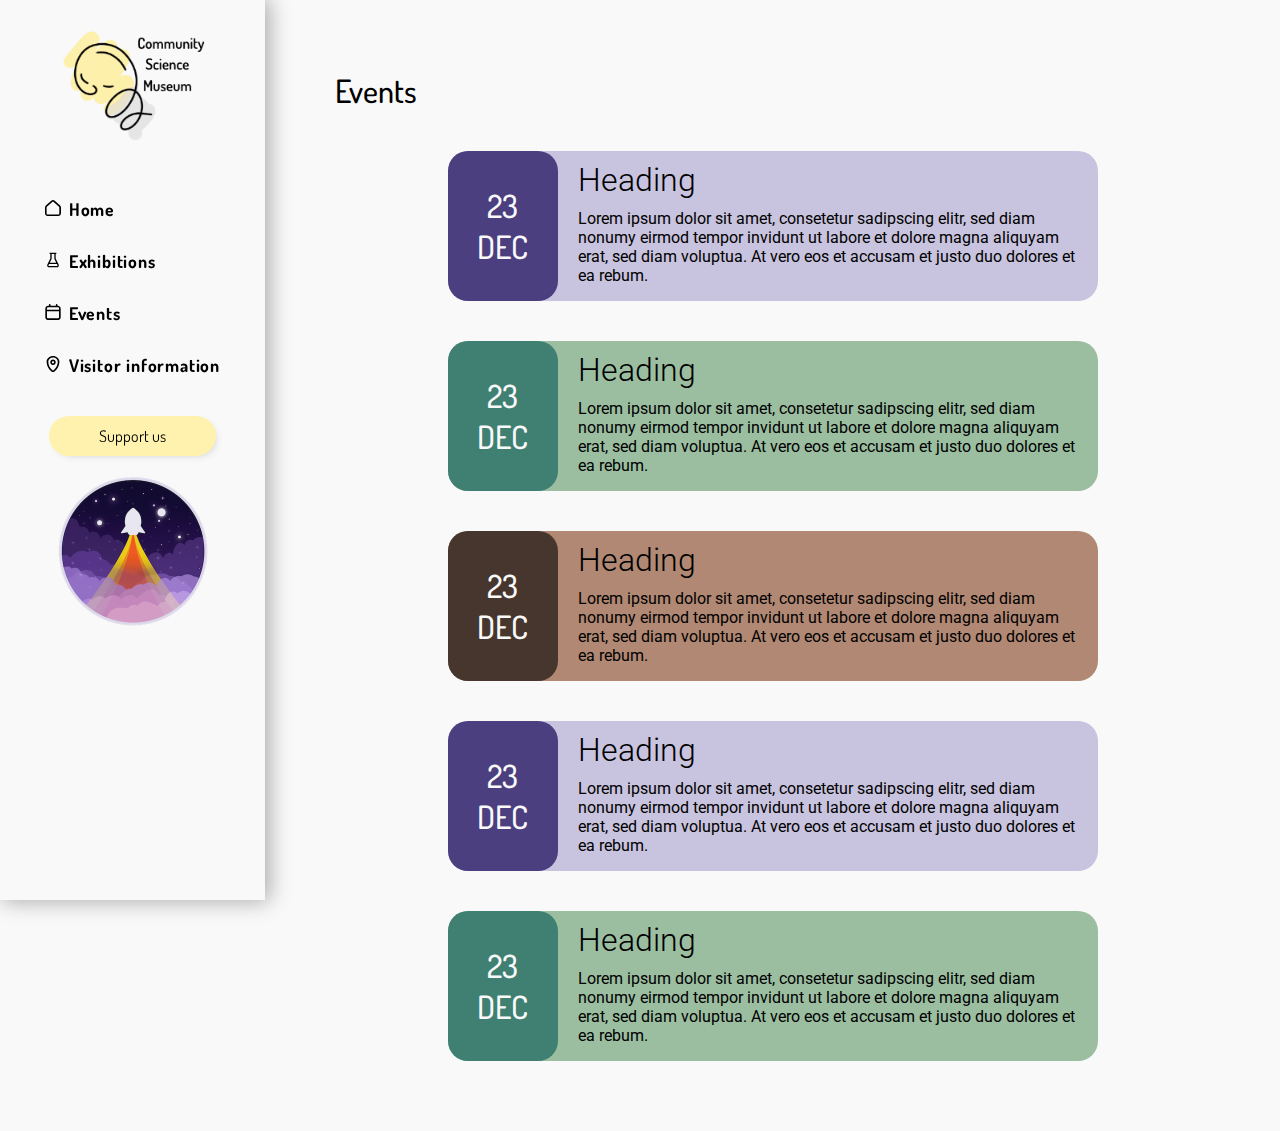
==== events.html @ 66ce73ff "fixed some bugs, tested big screen" ====
<!DOCTYPE html>
<html lang="en">
  <head>
    <meta charset="UTF-8" />
    <meta http-equiv="X-UA-Compatible" content="IE=edge" />
    <meta name="viewport" content="width=device-width, initial-scale=1.0" />
    <meta name="description" content="The community science museum has talks and presentation by professors in their various fields" />
    <title>Events</title>
    <link rel="preconnect" href="https://fonts.googleapis.com" />
    <link rel="preconnect" href="https://fonts.gstatic.com" crossorigin />
    <link rel="preconnect" href="https://fonts.googleapis.com">
    <link rel="preconnect" href="https://fonts.gstatic.com" crossorigin>
    <link href="https://fonts.googleapis.com/css2?family=Dosis:wght@200;300;400;600&family=Roboto:wght@100;300;400;500&display=swap" rel="stylesheet">
    <link
      rel="stylesheet"
      type="text/css"
      href="your_website_domain/css_root/flaticon.css"
    />
    <link rel="stylesheet" href="/css/styles.css" />
  </head>
  <body>
    <div class="navbar">
      <label for="hamburger-menu"><svg id="Capa_1" enable-background="new 0 0 464.205 464.205" height="512" viewBox="0 0 464.205 464.205" width="512" xmlns="http://www.w3.org/2000/svg"><g><g id="grip-solid-horizontal_1_"><path d="m435.192 406.18h-406.179c-16.024 0-29.013-12.99-29.013-29.013s12.989-29.013 29.013-29.013h406.18c16.023 0 29.013 12.99 29.013 29.013-.001 16.023-12.99 29.013-29.014 29.013z"/><path d="m435.192 261.115h-406.179c-16.024 0-29.013-12.989-29.013-29.012s12.989-29.013 29.013-29.013h406.18c16.023 0 29.013 12.989 29.013 29.013s-12.99 29.012-29.014 29.012z"/><path d="m435.192 116.051h-406.179c-16.024 0-29.013-12.989-29.013-29.013s12.989-29.013 29.013-29.013h406.18c16.023 0 29.013 12.989 29.013 29.013s-12.99 29.013-29.014 29.013z"/></g></g></svg></label>
      <input type="checkbox" id="hamburger-menu">
      <img src="/img/logo-small.png" alt="community science museum logo" />
        <nav>
        <div class="side-menu">
            <a href="/index.html"><img src="/img/logo-large.png" alt="community science museum logo" class="csm-logo-large" /></a>
            <ul>
              <li><a href="/index.html"><svg id="home-svg" enable-background="new 0 0 100 100" height="512" viewBox="0 0 100 100" width="512" xmlns="http://www.w3.org/2000/svg"><g><path d="m83.5 100h-67c-9 0-16.5-7.6-16.5-16.7v-36.5c0-4.6 2-9.1 5.5-12.2l33.5-30.4c6.5-5.6 15.5-5.6 22 0l33.5 30.4c3.5 3 5.5 7.6 5.5 12.2v36.5c-.5 9.6-7.5 16.7-16.5 16.7zm-33.5-89.7c-1.5 0-3 .5-4.5 1.5l-33.5 30.4c-1.5 1-2 3-2 5.1v36.5c0 3.5 3 6.6 6.5 6.6h66.5c3.5 0 6.5-3 6.5-6.6v-36.5c0-2-1-3.5-2-5.1l-33.5-30.4c-1-1-2.5-1.5-4-1.5z"/></g></svg>Home</a></li>
              <li><a href="/exhibitions.html"><svg id="exhibitions-svg" height="512" viewBox="0 0 24 24" width="512" xmlns="http://www.w3.org/2000/svg"><g id="_38_Flask_Beaker_E_Commerce" data-name="38 Flask, Beaker, E Commerce"><path d="m20.45 18.66-4.45-8.9v-6.76h1v-2h-10v2h1v6.76l-4.45 8.9a3 3 0 0 0 2.69 4.34h11.52a3 3 0 0 0 2.69-4.34zm-10.56-8.21a1 1 0 0 0 .11-.45v-7h4v7a1 1 0 0 0 .11.45l2.77 5.55h-9.76zm8.72 10.08a1 1 0 0 1 -.85.47h-11.52a1 1 0 0 1 -.85-.47 1 1 0 0 1 0-1l.73-1.53h11.76l.78 1.55a1 1 0 0 1 -.05.98z"/></g></svg>Exhibitions</a></li>
              <li><a href="/events.html"><svg id="events-svg" enable-background="new 0 0 100 100" height="512" viewBox="0 0 100 100" width="512" xmlns="http://www.w3.org/2000/svg"><path d="m80.1 10.2h-2v-5.1c0-3.1-2.1-5.1-5.1-5.1s-5.1 2-5.1 5.1v5.1h-33.2v-5.1c0-3.1-2-5.1-5.1-5.1s-5.1 2-5.1 5.1v5.1h-4.6c-9.7 0-17.9 8.2-17.9 17.9v54.1c0 9.7 8.2 17.9 17.9 17.9h60.2c9.7 0 17.9-8.2 17.9-17.9v-54.1c0-9.7-8.2-17.9-17.9-17.9zm-60.2 10.2h60.2c4.1 0 7.7 3.6 7.7 7.7v7.1h-75.6v-7.1c0-4.1 3.6-7.7 7.7-7.7zm60.2 69.4h-60.2c-4.1 0-7.7-3.6-7.7-7.7v-36.7h75.5v36.7c.1 4.1-3.5 7.7-7.6 7.7z"/></svg>Events</a></li>
              <li><a href="/visit.html"><svg id="visit-svg" enable-background="new 0 0 100 100" height="512" viewBox="0 0 100 100" width="512" xmlns="http://www.w3.org/2000/svg"><g><path d="m50 21.7c-9.6 0-17.2 7.6-17.2 17.2s7.6 17.2 17.2 17.2 17.2-7.6 17.2-17.2c0-9.1-7.6-17.2-17.2-17.2zm0 24.8c-4.1 0-7.1-3-7.1-7.1s3-7.1 7.1-7.1 7.1 3 7.1 7.1-3 7.1-7.1 7.1z"/><path d="m50 0c-21.8 0-40 16.2-40 35.9 0 23.2 11.1 45.5 30.4 60.6 2.5 2 6.1 3.5 9.6 3.5s6.6-1 9.6-3.5c19.3-15.7 30.4-37.4 30.4-60.6-.5-19.7-18.2-35.9-40-35.9zm3 88.9c-2 1.5-4.6 1.5-6.1 0-16.7-13.6-26.3-32.8-26.3-53 0-14.1 13.2-25.8 29.9-25.8 16.2 0 29.4 11.6 29.4 25.8-.5 20.2-10.2 39.4-26.9 53z"/></g></svg>Visitor information</a></li>
            </ul>
            <div class="support-us-wrapper">
        <a href="/support.html" class="button">Support us</a>
        <img src="/img/rocket.png" alt="rocket illustration" class="rocket-illustration">
    </div>
      </div>
    </nav>
    </div>
<main id="events-main">
    <h1>Events</h1>
    <section class="event purple">
        <div class="date">
            <h2>23</h2>
            <h2>DEC</h2>
        </div>
        <div class="event-information">
        <h3>Heading</h3>
        <p>Lorem ipsum dolor sit amet, consetetur sadipscing elitr, sed diam nonumy eirmod tempor invidunt ut labore et dolore magna aliquyam erat, sed diam voluptua. At vero eos et accusam et justo duo dolores et ea rebum.</p>
    </div>
    </section>
    <section class="event green">
        <div class="date">
            <h2>23</h2>
            <h2>DEC</h2>
        </div>
        <div class="event-information">
        <h3>Heading</h3>
        <p>Lorem ipsum dolor sit amet, consetetur sadipscing elitr, sed diam nonumy eirmod tempor invidunt ut labore et dolore magna aliquyam erat, sed diam voluptua. At vero eos et accusam et justo duo dolores et ea rebum.</p>
    </div>
    </section>
    <section class="event brown">
        <div class="date">
            <h2>23</h2>
            <h2>DEC</h2>
        </div>
        <div class="event-information">
        <h3>Heading</h3>
        <p>Lorem ipsum dolor sit amet, consetetur sadipscing elitr, sed diam nonumy eirmod tempor invidunt ut labore et dolore magna aliquyam erat, sed diam voluptua. At vero eos et accusam et justo duo dolores et ea rebum.</p>
    </div>
    </section>
    <section class="event purple">
        <div class="date">
            <h2>23</h2>
            <h2>DEC</h2>
        </div>
        <div class="event-information">
        <h3>Heading</h3>
        <p>Lorem ipsum dolor sit amet, consetetur sadipscing elitr, sed diam nonumy eirmod tempor invidunt ut labore et dolore magna aliquyam erat, sed diam voluptua. At vero eos et accusam et justo duo dolores et ea rebum.</p>
    </div>
    </section>
    <section class="event green">
        <div class="date">
            <h2>23</h2>
            <h2>DEC</h2>
        </div>
        <div class="event-information">
        <h3>Heading</h3>
        <p>Lorem ipsum dolor sit amet, consetetur sadipscing elitr, sed diam nonumy eirmod tempor invidunt ut labore et dolore magna aliquyam erat, sed diam voluptua. At vero eos et accusam et justo duo dolores et ea rebum.</p>
    </div>
    </section>
</main>
  </body>
</html>
---- css/styles.css ----
/* 
font-family: 'Dosis', sans-serif;
font-family: 'Roboto', sans-serif; */

:root {
  --almost-white: #f9f9f9;
  --almost-gray: #d3d3d3;
  --grey: #707070;
  --dark-purple: #4b3f80;
  --light-purple: #c8c3de;
  --light-yellow: #fff2ae;
  --dark-yellow: #faea97;
  --light-green: #9bbea1;
  --dark-green: #3f8073;
  --light-brown: #b18873;
  --dark-brown: #47362e;

  --blue-gradient-bottom: linear-gradient(
    0deg,
    rgba(0, 29, 255, 0.7161239495798319) 0%,
    rgba(72, 100, 144, 0.34077380952380953) 91%
  );
  --purple-gradient-top: linear-gradient(
    0deg,
    rgba(128, 128, 128, 0.1699054621848739) 46%,
    rgba(85, 39, 124, 0.8421743697478992) 100%
  );
  --purple-gradient-bottom: linear-gradient(
    0deg,
    rgba(96, 96, 150, 1) 0%,
    rgba(128, 128, 128, 0.15029761904761907) 100%
  );
  --blue-gradient-top: linear-gradient(
    180deg,
    rgba(0, 29, 255, 0.6797093837535014) 0%,
    rgba(72, 100, 144, 0.4780287114845938) 38%
  );
  --light-green-gradient-top: linear-gradient(
    180deg,
    rgba(86, 175, 90, 0.8757878151260504) 0%,
    rgba(255, 255, 255, 0.2091211484593838) 50%
  );
  --dark-green-gradient-top: linear-gradient(
    180deg,
    rgba(59, 92, 31, 0.8477766106442577) 0%,
    rgba(128, 128, 128, 0.15029761904761907) 48%
  );
  --white-gradient-top: linear-gradient(
    180deg,
    rgba(255, 255, 255, 1) 0%,
    rgba(128, 128, 128, 0.15029761904761907) 58%
  );
  --dark-blue-purple-top: linear-gradient(
    0deg,
    rgba(75, 35, 154, 0.3603816526610645) 40%,
    rgba(41, 10, 102, 0.9122023809523809) 100%
  );

  --card-shadow: 12px 13px 12px -16px rgba(0, 0, 0, 0.46);

  --menu-shadow: 3px 0px 21px 1px rgba(0, 0, 0, 0.33);

  --button-shadow: 3px 3px 10px -5px rgba(0, 0, 0, 0.23);
}

* {
  box-sizing: border-box;
  margin: 0;
  font-family: "Roboto", sans-serif;
}

body {
  background-color: var(--almost-white);
}

h1,
h2 {
  font-family: "Dosis", sans-serif;
  font-weight: 500;
  color: var(--almost-white);
}

h1 {
  font-size: 3rem;
}

h2 {
  font-size: 2rem;
}

h3 {
  font-family: "Roboto", sans-serif;
  font-weight: 300;
  font-size: 1rem;
  color: var(--almost-white);
}

p {
  color: var(--almost-gray);
}

svg {
  height: 1rem;
  width: 1rem;
  margin-right: 0.5rem;
}

.content-card,
.content-card-static {
  border-radius: 20px;
  box-shadow: var(--card-shadow);
  height: 300px;
  width: 90vw;
  padding: 30px;
  background-position: center center;
  background-repeat: no-repeat;
  object-fit: cover;
  background-size: cover;
}

.content-card {
  transition: 450ms ease;
}

.content-card:hover {
  transform: rotate(1.5deg);
}

.button {
  border-radius: 50px;
  font-family: "Dosis", sans-serif;
  padding: 10px 30px;
}

a {
  text-decoration: none;
  color: black;
  list-style-type: none;
  font-family: "Dosis", sans-serif;
}

/* ---------- NAVBAR ---------- */

nav {
  position: fixed;
  z-index: 1;
  background-color: var(--almost-white);
  display: none;
  width: 300px;
  padding-top: 20px;
  box-shadow: var(--menu-shadow);
}

.navbar {
  display: flex;
  justify-content: center;
  position: sticky;
  top: 0;
  background-color: var(--almost-white);
}

.navbar label {
  z-index: 2;
  position: fixed;
  left: 0;
  margin-top: 16px;
}

.navbar label svg {
  height: 1.5rem;
  width: 1.5rem;
  margin-left: 20px;
}

#hamburger-menu {
  display: none;
}

#hamburger-menu:checked ~ nav {
  display: flex;
  flex-direction: column;
  align-items: center;
  left: 0;
  height: 100vh;
}

.csm-logo-large {
  width: 150px;
  margin-bottom: 30px;
}

.rocket-illustration {
  width: 150px;
}

.side-menu ul {
  padding: 0;
}

.side-menu li a  {
  font-size: 1.1rem;
  font-family: "Dosis", sans-serif;
  letter-spacing: 0.05rem;
  font-weight: bold;
}

.side-menu li {
  list-style-type: none;
  margin-bottom: 30px;
}

.support-us-wrapper {
  display: flex;
  flex-direction: column;
  justify-content: center;
  align-items: center;
}

.support-us-wrapper a {
  text-align: center;
  background-color: var(--light-yellow);
  padding: 10px 50px;
  margin-bottom: 20px;
  margin-top: 10px;
  box-shadow: var(--button-shadow);
  transition: ease-in-out 200ms;
}

.support-us-wrapper a:hover {
  background-color: var(--light-green);
  
}

.navbar li a{
  transition: .4s;
}

.navbar li a:hover {
  border: 1px solid var(--dark-purple);
  border-radius: 20px;
  padding: 10px 20px; 
  background-color: var(--dark-purple);
  color: var(--almost-white);
  
}

/* ---------- LAYOUT ---------- */

body {
  display: flex;
  flex-direction: column;
}

main {
  display: grid;
  grid-template-columns: 1fr;
  grid-template-rows: repeat(6, 1fr);
  gap: 40px;
  width: 90%;
  margin: 0 auto;
}

/* ---------- MOBILE ---------- */

/* Index page */
#index-main {
  margin-bottom: 200px;
  margin-top: 20px;
}

.explore-together-card {
  background-image: var(--blue-gradient-bottom), url(/img/explore-together.jpg);
  display: flex;
  align-items: flex-end;
  justify-content: space-between;
  background-size: 150%;
}

.arrow {
  width: 40px;
  height: 40px;
  fill: var(--almost-white);
}

.interactive-learning-card {
  background-image: url(/img/girl-with-headphones.jpg);
}

.visiting-hours-card {
  background-image: var(--dark-blue-purple-top),
    url(/img/kids-walking-together.jpg);
  background-size: 150%;
}

.picture-card-small {
  background-image: url(/img/ai-experiment.jpg);
}

.events-card {
  background-color: var(--light-green);
}

.events-card h2 {
  font-size: 1.2rem;
  border-bottom: 0.4px solid black;
  padding-bottom: 10px;
  color: black;
}

.events-card p {
  font-size: 0.7rem;
  color: black;
  margin-top: 20px;
  margin-bottom: 30px;
}

.events-card-button {
  background-color: var(--dark-green);
  color: var(--almost-white);
}

.events-card-button:hover {
  background-color: var(--dark-purple);
}

.picture-card-big {
  background-image: var(--purple-gradient-top), url(/img/research-facility.jpg);
}

/* Exhibitions */
.exhibitions-heading {
  color: black;
}

.evolution-card {
  background-image: var(--blue-gradient-top), url(/img/dinosaur-exhibit.jpg);
}

.robo-ai-card {
  background-image: var(--light-green-gradient-top), url(/img/ai-experiment.jpg);
}

.cosmology-card {
  background-image: var(--purple-gradient-top), url(/img/cosmology.jpg);
}

.ecology-card {
  background-image: var(--dark-green-gradient-top),
    url(/img/ee-trash-and-boy.jpg);
}

.biology-medicine-card {
  background-image: var(--purple-gradient-top), url(/img/head-anatomy-model.jpg);
}

/* Exhibit*/
#exhibit-main {
  grid-template-rows: repeat(3, 1fr);
  margin-bottom: 100px;
}
.dinosaur-hero {
  background-image: url(/img/dinosaur-exhibit.jpg);
  
}

.exhibit-information {
  background-color: var(--dark-purple);
}

.exhibit-information h1 {
  margin-bottom: 10px;
}

.exhibit-information p {
  font-size: .75rem;
}

.evolution-picture {
  background-image: url(/img/evolution-2.jpg);
}

/* Events */
#events-main {
  display: flex;
  flex-direction: column;
  align-items: center;
  width: 90%;
}

#events-main h1 {
  color: black;
  font-size: 2rem;
  align-self: flex-start;
}

.event {
  display: flex;
  background-color: var(--light-green);
  border-radius: 20px;
  height: 150px;
  max-width: 650px;
  width: 100%;
}

.date {
  background-color: var(--dark-green);
  border-radius: 20px;
  display: flex;
  flex-direction: column;
  justify-content: center;
  align-items: center;
  padding: 20px;
  width: 100px;
  height: 100px;
  margin-right: 20px;
}

.event-information h3 {
  margin-top: 10px;
  font-size: 1.2rem;
  margin-bottom: 10px;
  color: black;
}

.event-information p {
  color: black;
  font-size: .7rem;
  margin-right: 20px;
}

.purple .date {
  background-color: var(--dark-purple);
}

.purple {
  background-color: var(--light-purple);
}

.brown .date {
  background-color: var(--dark-brown);
}

.brown {
  background-color: var(--light-brown);
}

/* Visitor information */
#visit-main .content-card-static {
  height: 400px;
}

.visiting-hours-public-card {
  background-color: var(--light-purple);
}

.visiting-hours-public-card h1 {
  color: black;
  font-size: 1.9rem;
  margin-bottom: 5px;
}

.visiting-hours-public-card h2 {
  color: black;
  font-size: .9rem;
  margin-bottom: 20px;
}

.visiting-hours-public-card h3 {
  color: black;
  font-size: .7rem;
  margin-bottom: 10px;
}

.peak-hours-card {
  display: flex;
  flex-direction: column;
  background-color: var(--dark-purple);
}

.peak-hours-card label {
  font-size: .7rem;
  color: var(--almost-gray);
  margin-top: 10px;
}

.peak-hours-card select {
  width: 100px;
  border: none;
  margin-top: 5px;
}

.peak-hours-card img {
  max-width: 500px;
  margin-top: 50px;

}

.visiting-hours-school-card {
  background-color: var(--dark-green);
}

.visiting-hours-school-card h2 {
  font-size: 1.6rem;
  margin-bottom: 15px;
}

.visiting-hours-school-card h3 {
  font-size: .7rem;
  margin-bottom: 10px;
}

.opening-hours-research-card {
  background-color: var(--dark-brown);
}

.opening-hours-research-card h2  {
  font-size: 1.5rem;
  padding-bottom: 20px;
}

.opening-hours-research-card h3 {
  font-size: 1rem;
  margin-bottom: 10px;
}

.map-card {
  background-image: url(/img/map.png);
  background-position: center center;
  background-size: cover;
}

/* Support us */
.volunteer-card {
  background-image: var(--dark-blue-purple-top),
    url(/img/kids-raising-hands.jpg);
}

.volunteer-card h1 {
  font-size: 2rem;
}

.volunteer-card h2 {
  font-size: 1.3rem;
  margin-top: 10px;
  margin-bottom: 10px;
}

.volunteer-card p {
  color: var(--almost-white);
}

.newsletter-card {
  display: flex;
  flex-direction: column;
  background-color: var(--light-green);
}

.newsletter-card form {
  display: flex;
  flex-direction: column;
  width: 80%;
}

.newsletter-card h2 {
  font-size: 1.4rem;
}

.newsletter-card h3 {
  font-size: .8rem;
  margin-bottom: 30px;
}

.newsletter-card label {
  color: var(--grey);
  font-size: .9rem;
}

#email {
  border: none;
  border-radius: 20px;
  padding: 10px;
  margin-top: 7px;
  margin-bottom: 10px;
}

#submit {
  background-color: var(--dark-purple);
  border: none;
  color: var(--almost-white);
}

#submit:hover {
  background-color: var(--light-purple);
  color: var(--dark-purple);
}

.fundraiser-card {
  background-image: var(--purple-gradient-top), url(/img/stars.jpg);
}

/* ---------- MEDIA QUERIES ---------- */

@media screen and (min-width: 1100px) {
  body {
    display: flex;
    flex-direction: row;
    justify-content: space-between;
  }

  .navbar {
    justify-content: center;
  }

  .navbar label {
    display: none;
  }

  .side-menu {
    display: flex;
    flex-direction: column;
    align-items: center;
    height: 100vh;
  }

  #hamburger-menu {
    display: none;
  }
  #hamburger-menu ~ img {
    display: none;
  }
  #hamburger-menu ~ nav {
    display: block;
    position: sticky;
    top: 0;
    height: 100vh;
    width: 265px;
  }

  .content-card,
  .content-card-static {
    width: auto;
    height: 300px;
  }

  main {
    grid-template-columns: repeat(3, 1fr);
    grid-template-rows: repeat(3, 1fr);
    margin: 70px;
  }
  /* Index page */
  #index-main {
    margin: 70px;
    grid-template-rows: repeat(3, 1fr);
  }

  .explore-together-card {
    grid-area: 1 / 1 / 2 / 3;
  }

  .interactive-learning-card {
    grid-area: 1 / 3 / 2 / 4;
  }

  .visiting-hours-card {
    grid-area: 2 / 1 / 3 / 2;
  }

  .picture-card-small {
    grid-area: 2 / 2 / 3 / 3;
  }

  .events-card {
    grid-area: 2 / 3 / 3 / 4;
  }

  .picture-card-big {
    grid-area: 3 / 1 / 4 / 4;
  }

  /* Exhibit */
  #exhibit-main {
    grid-template-rows: repeat(2, 1fr);
  }

  .dinosaur-hero {
    grid-area: 1 / 1 / 2 / 4;
  }

  .exhibit-information {
    grid-area: 2 / 1 / 3 / 3;
  }

  .exhibit-information p {
    font-size: 1rem;
  }

  .evolution-picture {
    grid-area: 2 / 3 / 3 / 4;
  }

  /* Exhibitions */
  .evolution-card {
    grid-area: 1 / 1 / 2 / 2;
  }

  .robo-ai-card {
    grid-area: 1 / 2 / 2 / 4;
  }

  .cosmology-card {
    grid-area: 2 / 1 / 3 / 4;
  }

  .ecology-card {
    grid-area: 3 / 1 / 4 / 2;
  }

  .biology-medicine-card {
    grid-area: 3 / 2 / 4 / 4;
  }

  /* Events */
  .date {
    height: 150px;
    width: 250px;
  }

  .event-information h3 {
    font-size: 2rem;
  }

  .event-information p {
    font-size: 1rem;
  }

  /* Visitor information */
  .visiting-hours-public-card {
    grid-area: 1 / 1 / 2 / 2;
  }
  .peak-hours-card {
    grid-area: 1 / 2 / 2 / 4;
  }
  .visiting-hours-school-card {
    grid-area: 2 / 1 / 3 / 2;
  }
  .opening-hours-research-card {
    grid-area: 2 / 2 / 3 / 4;
  }
  .map-card {
    grid-area: 3 / 1 / 4 / 4;
  }
  /* Support us */
 

  .volunteer-card {
    grid-area: 1 / 1 / 2 / 4;
  }

  .newsletter-card {
    grid-area: 2 / 1 / 3 / 2;
  }

  .fundraiser-card {
    grid-area: 2 / 2 / 3 / 4;
  }
}

@media screen and (min-width: 1450px) {
  .events-card h2 {
    font-size: 1.5rem;
    
  }
  
  .events-card p {
    font-size: 0.9rem;
  }
}

@media screen and (min-width: 2000px) {
  .content-card,
  .content-card-static {
    height: 500px;
  }

  .events-card h2 {
    font-size: 2.5rem;
    
  }
  
  .events-card p {
    font-size: 1.5rem;
  }

  .events-card-button {
    font-size: 2rem;
  }
}
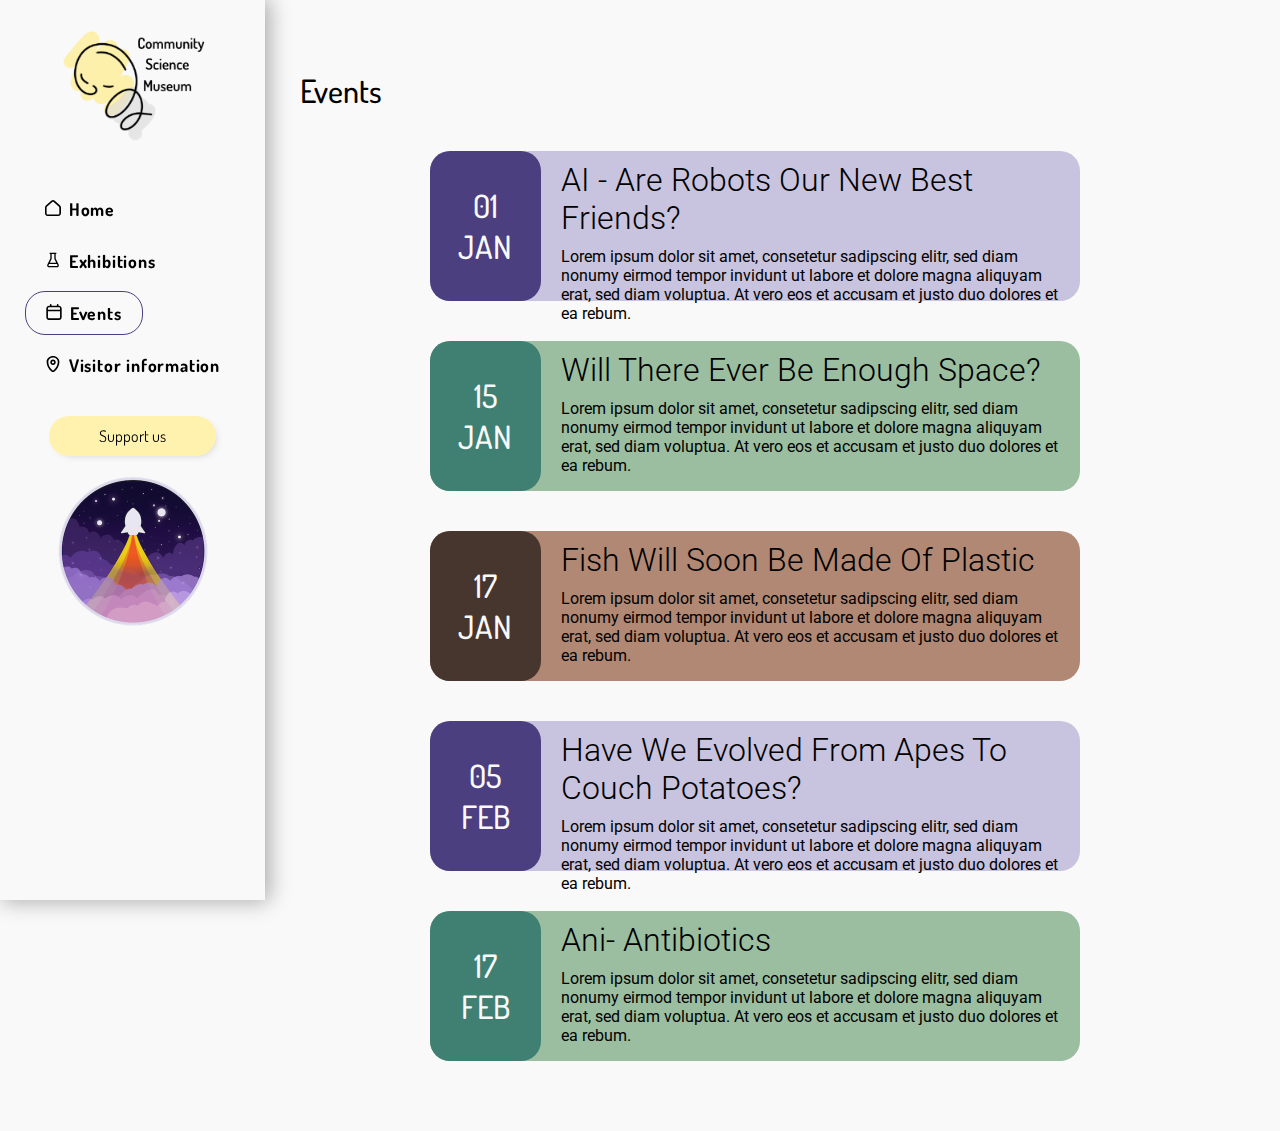
==== commit b28ff180: "changed filler text" ====
--- a/events.html
+++ b/events.html
@@ -11,11 +11,6 @@
     <link rel="preconnect" href="https://fonts.googleapis.com">
     <link rel="preconnect" href="https://fonts.gstatic.com" crossorigin>
     <link href="https://fonts.googleapis.com/css2?family=Dosis:wght@200;300;400;600&family=Roboto:wght@100;300;400;500&display=swap" rel="stylesheet">
-    <link
-      rel="stylesheet"
-      type="text/css"
-      href="your_website_domain/css_root/flaticon.css"
-    />
     <link rel="stylesheet" href="/css/styles.css" />
   </head>
   <body>
@@ -29,12 +24,12 @@
             <ul>
               <li><a href="/index.html"><svg id="home-svg" enable-background="new 0 0 100 100" height="512" viewBox="0 0 100 100" width="512" xmlns="http://www.w3.org/2000/svg"><g><path d="m83.5 100h-67c-9 0-16.5-7.6-16.5-16.7v-36.5c0-4.6 2-9.1 5.5-12.2l33.5-30.4c6.5-5.6 15.5-5.6 22 0l33.5 30.4c3.5 3 5.5 7.6 5.5 12.2v36.5c-.5 9.6-7.5 16.7-16.5 16.7zm-33.5-89.7c-1.5 0-3 .5-4.5 1.5l-33.5 30.4c-1.5 1-2 3-2 5.1v36.5c0 3.5 3 6.6 6.5 6.6h66.5c3.5 0 6.5-3 6.5-6.6v-36.5c0-2-1-3.5-2-5.1l-33.5-30.4c-1-1-2.5-1.5-4-1.5z"/></g></svg>Home</a></li>
               <li><a href="/exhibitions.html"><svg id="exhibitions-svg" height="512" viewBox="0 0 24 24" width="512" xmlns="http://www.w3.org/2000/svg"><g id="_38_Flask_Beaker_E_Commerce" data-name="38 Flask, Beaker, E Commerce"><path d="m20.45 18.66-4.45-8.9v-6.76h1v-2h-10v2h1v6.76l-4.45 8.9a3 3 0 0 0 2.69 4.34h11.52a3 3 0 0 0 2.69-4.34zm-10.56-8.21a1 1 0 0 0 .11-.45v-7h4v7a1 1 0 0 0 .11.45l2.77 5.55h-9.76zm8.72 10.08a1 1 0 0 1 -.85.47h-11.52a1 1 0 0 1 -.85-.47 1 1 0 0 1 0-1l.73-1.53h11.76l.78 1.55a1 1 0 0 1 -.05.98z"/></g></svg>Exhibitions</a></li>
-              <li><a href="/events.html"><svg id="events-svg" enable-background="new 0 0 100 100" height="512" viewBox="0 0 100 100" width="512" xmlns="http://www.w3.org/2000/svg"><path d="m80.1 10.2h-2v-5.1c0-3.1-2.1-5.1-5.1-5.1s-5.1 2-5.1 5.1v5.1h-33.2v-5.1c0-3.1-2-5.1-5.1-5.1s-5.1 2-5.1 5.1v5.1h-4.6c-9.7 0-17.9 8.2-17.9 17.9v54.1c0 9.7 8.2 17.9 17.9 17.9h60.2c9.7 0 17.9-8.2 17.9-17.9v-54.1c0-9.7-8.2-17.9-17.9-17.9zm-60.2 10.2h60.2c4.1 0 7.7 3.6 7.7 7.7v7.1h-75.6v-7.1c0-4.1 3.6-7.7 7.7-7.7zm60.2 69.4h-60.2c-4.1 0-7.7-3.6-7.7-7.7v-36.7h75.5v36.7c.1 4.1-3.5 7.7-7.6 7.7z"/></svg>Events</a></li>
+              <li><a href="/events.html" class="active"><svg id="events-svg" enable-background="new 0 0 100 100" height="512" viewBox="0 0 100 100" width="512" xmlns="http://www.w3.org/2000/svg"><path d="m80.1 10.2h-2v-5.1c0-3.1-2.1-5.1-5.1-5.1s-5.1 2-5.1 5.1v5.1h-33.2v-5.1c0-3.1-2-5.1-5.1-5.1s-5.1 2-5.1 5.1v5.1h-4.6c-9.7 0-17.9 8.2-17.9 17.9v54.1c0 9.7 8.2 17.9 17.9 17.9h60.2c9.7 0 17.9-8.2 17.9-17.9v-54.1c0-9.7-8.2-17.9-17.9-17.9zm-60.2 10.2h60.2c4.1 0 7.7 3.6 7.7 7.7v7.1h-75.6v-7.1c0-4.1 3.6-7.7 7.7-7.7zm60.2 69.4h-60.2c-4.1 0-7.7-3.6-7.7-7.7v-36.7h75.5v36.7c.1 4.1-3.5 7.7-7.6 7.7z"/></svg>Events</a></li>
               <li><a href="/visit.html"><svg id="visit-svg" enable-background="new 0 0 100 100" height="512" viewBox="0 0 100 100" width="512" xmlns="http://www.w3.org/2000/svg"><g><path d="m50 21.7c-9.6 0-17.2 7.6-17.2 17.2s7.6 17.2 17.2 17.2 17.2-7.6 17.2-17.2c0-9.1-7.6-17.2-17.2-17.2zm0 24.8c-4.1 0-7.1-3-7.1-7.1s3-7.1 7.1-7.1 7.1 3 7.1 7.1-3 7.1-7.1 7.1z"/><path d="m50 0c-21.8 0-40 16.2-40 35.9 0 23.2 11.1 45.5 30.4 60.6 2.5 2 6.1 3.5 9.6 3.5s6.6-1 9.6-3.5c19.3-15.7 30.4-37.4 30.4-60.6-.5-19.7-18.2-35.9-40-35.9zm3 88.9c-2 1.5-4.6 1.5-6.1 0-16.7-13.6-26.3-32.8-26.3-53 0-14.1 13.2-25.8 29.9-25.8 16.2 0 29.4 11.6 29.4 25.8-.5 20.2-10.2 39.4-26.9 53z"/></g></svg>Visitor information</a></li>
             </ul>
             <div class="support-us-wrapper">
         <a href="/support.html" class="button">Support us</a>
-        <img src="/img/rocket.png" alt="rocket illustration" class="rocket-illustration">
+        <img src="/img/rocket.png" alt="rocket illustration" class="rocket-illustration" aria-hidden="true">
     </div>
       </div>
     </nav>
@@ -43,51 +38,51 @@
     <h1>Events</h1>
     <section class="event purple">
         <div class="date">
-            <h2>23</h2>
-            <h2>DEC</h2>
+            <h2>01</h2>
+            <h2>JAN</h2>
         </div>
         <div class="event-information">
-        <h3>Heading</h3>
+        <h3>AI - Are Robots Our New Best Friends?</h3>
         <p>Lorem ipsum dolor sit amet, consetetur sadipscing elitr, sed diam nonumy eirmod tempor invidunt ut labore et dolore magna aliquyam erat, sed diam voluptua. At vero eos et accusam et justo duo dolores et ea rebum.</p>
     </div>
     </section>
     <section class="event green">
         <div class="date">
-            <h2>23</h2>
-            <h2>DEC</h2>
+            <h2>15</h2>
+            <h2>JAN</h2>
         </div>
         <div class="event-information">
-        <h3>Heading</h3>
+        <h3>Will There Ever Be Enough Space?</h3>
         <p>Lorem ipsum dolor sit amet, consetetur sadipscing elitr, sed diam nonumy eirmod tempor invidunt ut labore et dolore magna aliquyam erat, sed diam voluptua. At vero eos et accusam et justo duo dolores et ea rebum.</p>
     </div>
     </section>
     <section class="event brown">
         <div class="date">
-            <h2>23</h2>
-            <h2>DEC</h2>
+            <h2>17</h2>
+            <h2>JAN</h2>
         </div>
         <div class="event-information">
-        <h3>Heading</h3>
+        <h3>Fish Will Soon Be Made Of Plastic</h3>
         <p>Lorem ipsum dolor sit amet, consetetur sadipscing elitr, sed diam nonumy eirmod tempor invidunt ut labore et dolore magna aliquyam erat, sed diam voluptua. At vero eos et accusam et justo duo dolores et ea rebum.</p>
     </div>
     </section>
     <section class="event purple">
         <div class="date">
-            <h2>23</h2>
-            <h2>DEC</h2>
+            <h2>05</h2>
+            <h2>FEB</h2>
         </div>
         <div class="event-information">
-        <h3>Heading</h3>
+        <h3>Have We Evolved From Apes To Couch Potatoes?</h3>
         <p>Lorem ipsum dolor sit amet, consetetur sadipscing elitr, sed diam nonumy eirmod tempor invidunt ut labore et dolore magna aliquyam erat, sed diam voluptua. At vero eos et accusam et justo duo dolores et ea rebum.</p>
     </div>
     </section>
     <section class="event green">
         <div class="date">
-            <h2>23</h2>
-            <h2>DEC</h2>
+            <h2>17</h2>
+            <h2>FEB</h2>
         </div>
         <div class="event-information">
-        <h3>Heading</h3>
+        <h3>Ani- Antibiotics</h3>
         <p>Lorem ipsum dolor sit amet, consetetur sadipscing elitr, sed diam nonumy eirmod tempor invidunt ut labore et dolore magna aliquyam erat, sed diam voluptua. At vero eos et accusam et justo duo dolores et ea rebum.</p>
     </div>
     </section>
--- a/css/styles.css
+++ b/css/styles.css
@@ -1,7 +1,3 @@
-/* 
-font-family: 'Dosis', sans-serif;
-font-family: 'Roboto', sans-serif; */
-
 :root {
   --almost-white: #f9f9f9;
   --almost-gray: #d3d3d3;
@@ -119,7 +115,7 @@
 }
 
 .content-card {
-  transition: 450ms ease;
+  transition: transform 450ms ease;
 }
 
 .content-card:hover {
@@ -137,6 +133,10 @@
   color: black;
   list-style-type: none;
   font-family: "Dosis", sans-serif;
+}
+
+:focus {
+  border: 3px solid skyblue;
 }
 
 /* ---------- NAVBAR ---------- */
@@ -202,6 +202,22 @@
   font-family: "Dosis", sans-serif;
   letter-spacing: 0.05rem;
   font-weight: bold;
+  border-radius: 20px;
+  padding: 10px 20px;
+  transition: .4s;
+}
+
+.navbar li a:hover {
+  color: var(--almost-white);
+  background-color: var(--dark-purple);
+}
+
+.navbar li a:hover svg {
+  fill: var(--almost-white);
+}
+
+.active {
+border: 1px solid var(--dark-purple);
 }
 
 .side-menu li {
@@ -231,19 +247,6 @@
   
 }
 
-.navbar li a{
-  transition: .4s;
-}
-
-.navbar li a:hover {
-  border: 1px solid var(--dark-purple);
-  border-radius: 20px;
-  padding: 10px 20px; 
-  background-color: var(--dark-purple);
-  color: var(--almost-white);
-  
-}
-
 /* ---------- LAYOUT ---------- */
 
 body {
@@ -258,6 +261,7 @@
   gap: 40px;
   width: 90%;
   margin: 0 auto;
+  margin-bottom: 100px;
 }
 
 /* ---------- MOBILE ---------- */
@@ -328,6 +332,10 @@
 }
 
 /* Exhibitions */
+#exhibitions-main {
+  grid-template-rows: repeat(3, 1fr);
+}
+
 .exhibitions-heading {
   color: black;
 }
@@ -523,6 +531,18 @@
   margin-bottom: 10px;
 }
 
+.address-card {
+  background-color:var(--dark-purple);
+}
+
+.address-card h2 {
+  margin-bottom: 20px;
+}
+
+.address-card h3 {
+  font-size: 1.6rem;
+}
+
 .map-card {
   background-image: url(/img/map.png);
   background-position: center center;
@@ -530,6 +550,10 @@
 }
 
 /* Support us */
+
+#support-main {
+  grid-template-rows: repeat(3, 1fr);
+}
 .volunteer-card {
   background-image: var(--dark-blue-purple-top),
     url(/img/kids-raising-hands.jpg);
@@ -630,8 +654,9 @@
   }
   #hamburger-menu ~ nav {
     display: block;
-    position: sticky;
+    position: fixed;
     top: 0;
+    left: 0;
     height: 100vh;
     width: 265px;
   }
@@ -646,10 +671,10 @@
     grid-template-columns: repeat(3, 1fr);
     grid-template-rows: repeat(3, 1fr);
     margin: 70px;
+    margin-left: 300px;
   }
   /* Index page */
   #index-main {
-    margin: 70px;
     grid-template-rows: repeat(3, 1fr);
   }
 
@@ -746,12 +771,19 @@
   .opening-hours-research-card {
     grid-area: 2 / 2 / 3 / 4;
   }
+
+  .address-card {
+    grid-area: 3 / 1 / 4 / 2;
+  }
+
   .map-card {
-    grid-area: 3 / 1 / 4 / 4;
-  }
+    grid-area: 3 / 2 / 4 / 4;
+  }
+
   /* Support us */
- 
-
+  #support-main {
+    grid-template-rows: repeat(2, 1fr);
+  }
   .volunteer-card {
     grid-area: 1 / 1 / 2 / 4;
   }
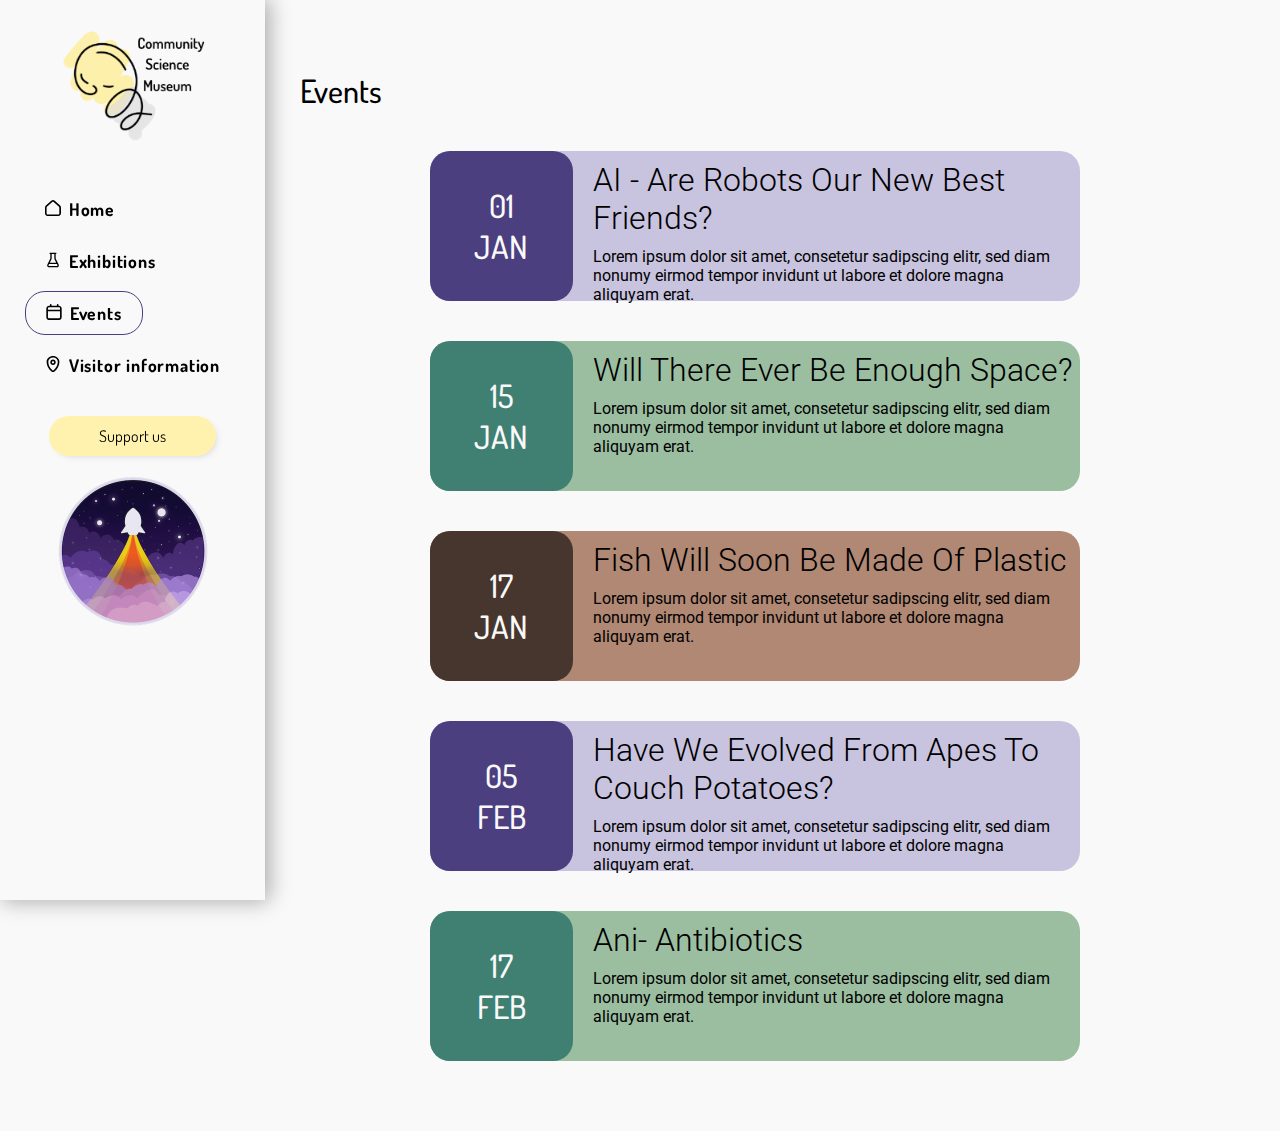
==== commit 700cd102: "update filler text" ====
--- a/events.html
+++ b/events.html
@@ -43,7 +43,7 @@
         </div>
         <div class="event-information">
         <h3>AI - Are Robots Our New Best Friends?</h3>
-        <p>Lorem ipsum dolor sit amet, consetetur sadipscing elitr, sed diam nonumy eirmod tempor invidunt ut labore et dolore magna aliquyam erat, sed diam voluptua. At vero eos et accusam et justo duo dolores et ea rebum.</p>
+        <p>Lorem ipsum dolor sit amet, consetetur sadipscing elitr, sed diam nonumy eirmod tempor invidunt ut labore et dolore magna aliquyam erat.</p>
     </div>
     </section>
     <section class="event green">
@@ -53,7 +53,7 @@
         </div>
         <div class="event-information">
         <h3>Will There Ever Be Enough Space?</h3>
-        <p>Lorem ipsum dolor sit amet, consetetur sadipscing elitr, sed diam nonumy eirmod tempor invidunt ut labore et dolore magna aliquyam erat, sed diam voluptua. At vero eos et accusam et justo duo dolores et ea rebum.</p>
+        <p>Lorem ipsum dolor sit amet, consetetur sadipscing elitr, sed diam nonumy eirmod tempor invidunt ut labore et dolore magna aliquyam erat.</p>
     </div>
     </section>
     <section class="event brown">
@@ -63,7 +63,7 @@
         </div>
         <div class="event-information">
         <h3>Fish Will Soon Be Made Of Plastic</h3>
-        <p>Lorem ipsum dolor sit amet, consetetur sadipscing elitr, sed diam nonumy eirmod tempor invidunt ut labore et dolore magna aliquyam erat, sed diam voluptua. At vero eos et accusam et justo duo dolores et ea rebum.</p>
+        <p>Lorem ipsum dolor sit amet, consetetur sadipscing elitr, sed diam nonumy eirmod tempor invidunt ut labore et dolore magna aliquyam erat.</p>
     </div>
     </section>
     <section class="event purple">
@@ -73,7 +73,7 @@
         </div>
         <div class="event-information">
         <h3>Have We Evolved From Apes To Couch Potatoes?</h3>
-        <p>Lorem ipsum dolor sit amet, consetetur sadipscing elitr, sed diam nonumy eirmod tempor invidunt ut labore et dolore magna aliquyam erat, sed diam voluptua. At vero eos et accusam et justo duo dolores et ea rebum.</p>
+        <p>Lorem ipsum dolor sit amet, consetetur sadipscing elitr, sed diam nonumy eirmod tempor invidunt ut labore et dolore magna aliquyam erat.</p>
     </div>
     </section>
     <section class="event green">
@@ -83,7 +83,7 @@
         </div>
         <div class="event-information">
         <h3>Ani- Antibiotics</h3>
-        <p>Lorem ipsum dolor sit amet, consetetur sadipscing elitr, sed diam nonumy eirmod tempor invidunt ut labore et dolore magna aliquyam erat, sed diam voluptua. At vero eos et accusam et justo duo dolores et ea rebum.</p>
+        <p>Lorem ipsum dolor sit amet, consetetur sadipscing elitr, sed diam nonumy eirmod tempor invidunt ut labore et dolore magna aliquyam erat.</p>
     </div>
     </section>
 </main>
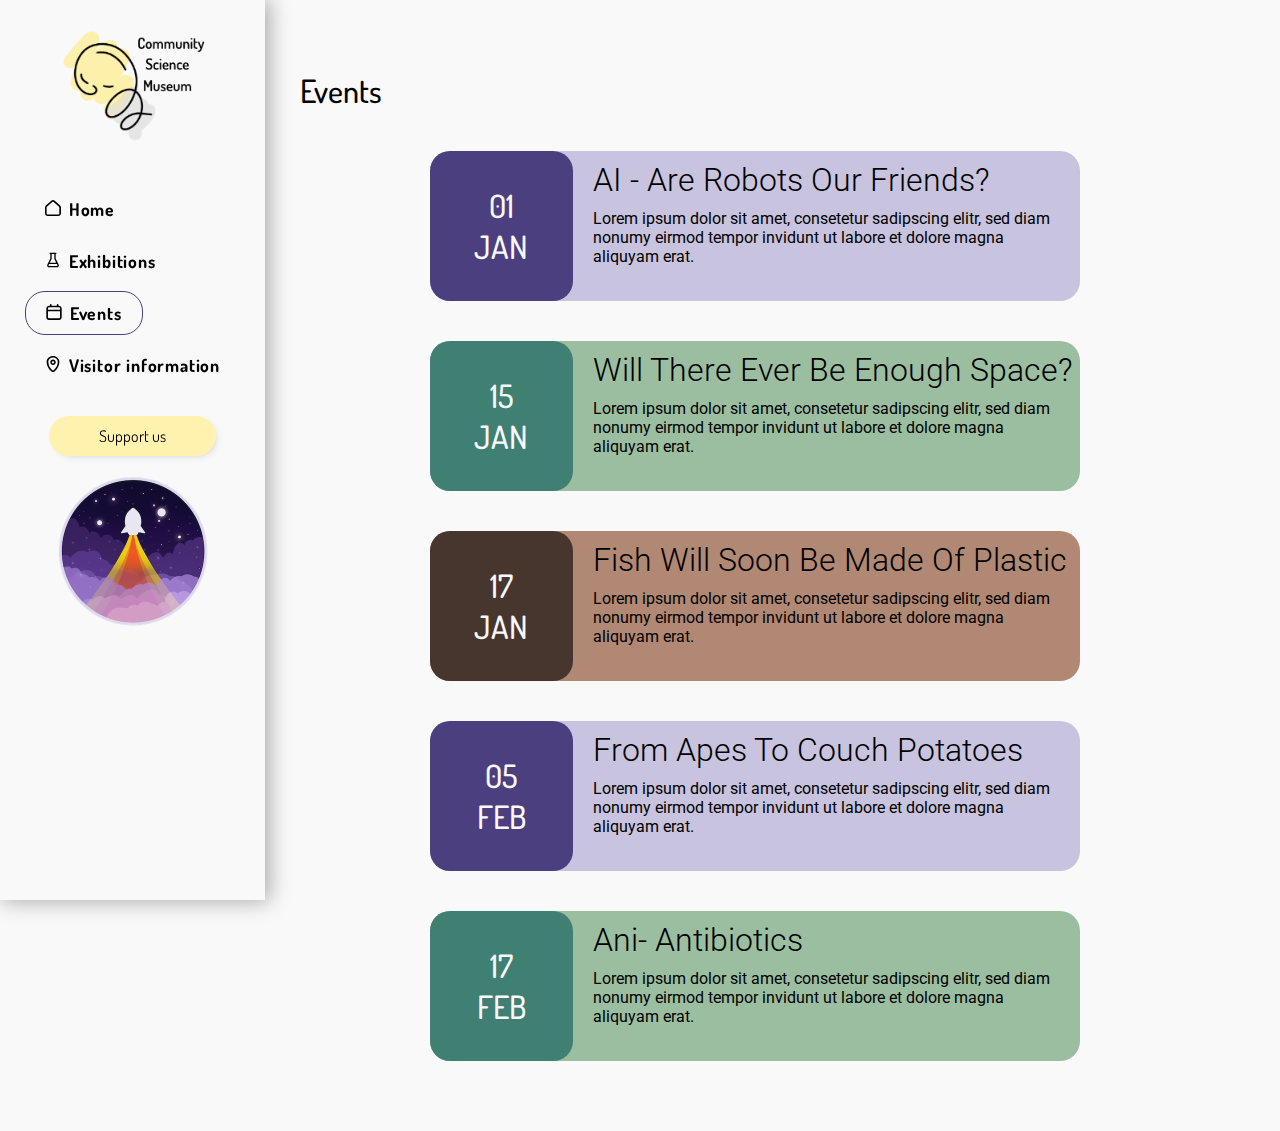
==== commit e15fddae: "bug fixes" ====
--- a/events.html
+++ b/events.html
@@ -42,7 +42,7 @@
             <h2>JAN</h2>
         </div>
         <div class="event-information">
-        <h3>AI - Are Robots Our New Best Friends?</h3>
+        <h3>AI - Are Robots Our Friends?</h3>
         <p>Lorem ipsum dolor sit amet, consetetur sadipscing elitr, sed diam nonumy eirmod tempor invidunt ut labore et dolore magna aliquyam erat.</p>
     </div>
     </section>
@@ -72,7 +72,7 @@
             <h2>FEB</h2>
         </div>
         <div class="event-information">
-        <h3>Have We Evolved From Apes To Couch Potatoes?</h3>
+        <h3>From Apes To Couch Potatoes</h3>
         <p>Lorem ipsum dolor sit amet, consetetur sadipscing elitr, sed diam nonumy eirmod tempor invidunt ut labore et dolore magna aliquyam erat.</p>
     </div>
     </section>
